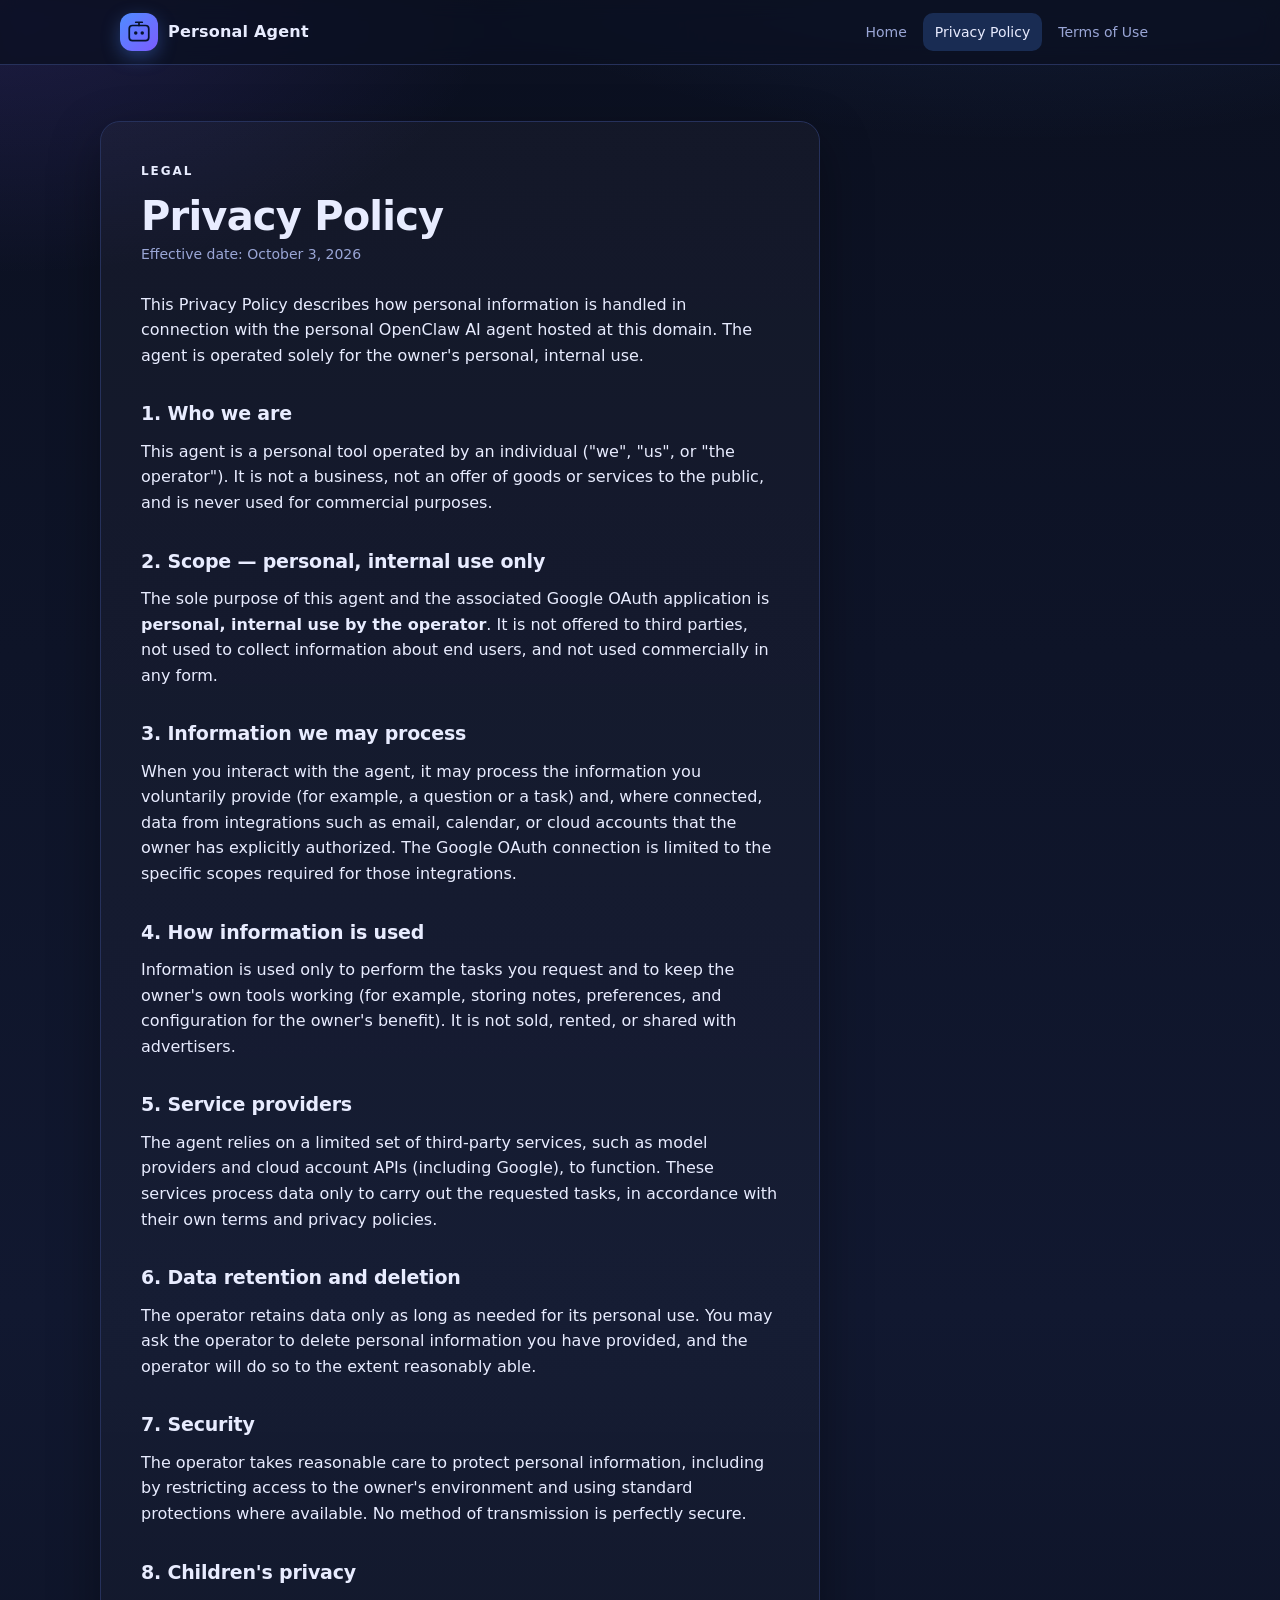
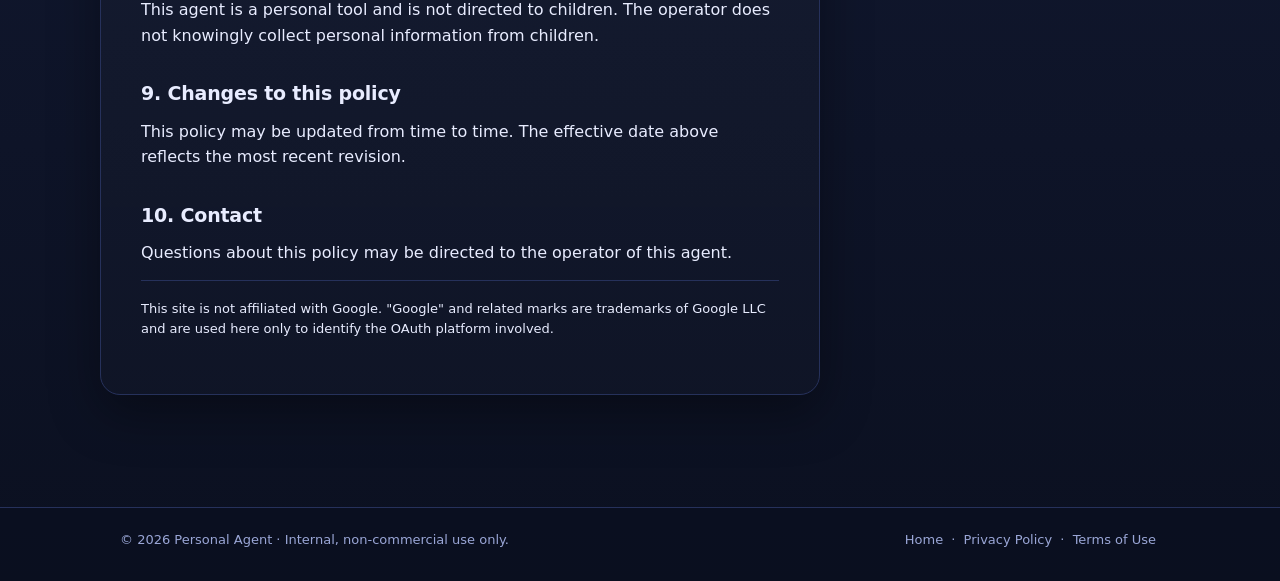
==== privacy.html @ c89478b1 "Add static site: home, privacy policy, terms of use" ====
<!DOCTYPE html>
<html lang="en">
<head>
  <meta charset="UTF-8" />
  <meta name="viewport" content="width=device-width, initial-scale=1.0" />
  <title>Privacy Policy — Personal Agent</title>
  <meta name="description" content="Privacy policy for a personal OpenClaw AI agent. Internal, non-commercial use only." />
  <link rel="stylesheet" href="style.css" />
  <link rel="icon" href="favicon.svg" type="image/svg+xml" />
</head>
<body>
  <header class="site-header">
    <div class="container header-inner">
      <div class="brand">
        <span class="brand-mark" aria-hidden="true">
          <svg width="26" height="26" viewBox="0 0 24 24" fill="none" aria-hidden="true">
            <rect x="3" y="6" width="18" height="14" rx="3" stroke="currentColor" stroke-width="1.6"/>
            <circle cx="9" cy="13" r="1.6" fill="currentColor"/>
            <circle cx="15" cy="13" r="1.6" fill="currentColor"/>
            <path d="M12 6V3M9 3h6" stroke="currentColor" stroke-width="1.6" stroke-linecap="round"/>
          </svg>
        </span>
        <span class="brand-name">Personal&nbsp;Agent</span>
      </div>
      <nav class="site-nav" aria-label="Primary">
        <a href="index.html">Home</a>
        <a href="privacy.html" aria-current="page">Privacy Policy</a>
        <a href="terms.html">Terms of Use</a>
      </nav>
    </div>
  </header>

  <main class="container doc">
    <article>
      <p class="eyebrow">Legal</p>
      <h1>Privacy Policy</h1>
      <p class="updated">Effective date: <time datetime="2026-10-03">October 3, 2026</time></p>

      <p>
        This Privacy Policy describes how personal information is handled in connection with
        the personal OpenClaw AI agent hosted at this domain. The agent is operated solely for
        the owner's personal, internal use.
      </p>

      <h2>1. Who we are</h2>
      <p>
        This agent is a personal tool operated by an individual ("we", "us", or "the operator").
        It is not a business, not an offer of goods or services to the public, and is never used
        for commercial purposes.
      </p>

      <h2>2. Scope — personal, internal use only</h2>
      <p>
        The sole purpose of this agent and the associated Google OAuth application is
        <strong>personal, internal use by the operator</strong>. It is not offered to third
        parties, not used to collect information about end users, and not used commercially in
        any form.
      </p>

      <h2>3. Information we may process</h2>
      <p>
        When you interact with the agent, it may process the information you voluntarily provide
        (for example, a question or a task) and, where connected, data from integrations such as
        email, calendar, or cloud accounts that the owner has explicitly authorized. The Google
        OAuth connection is limited to the specific scopes required for those integrations.
      </p>

      <h2>4. How information is used</h2>
      <p>
        Information is used only to perform the tasks you request and to keep the owner's own
        tools working (for example, storing notes, preferences, and configuration for the owner's
        benefit). It is not sold, rented, or shared with advertisers.
      </p>

      <h2>5. Service providers</h2>
      <p>
        The agent relies on a limited set of third-party services, such as model providers and
        cloud account APIs (including Google), to function. These services process data only to
        carry out the requested tasks, in accordance with their own terms and privacy policies.
      </p>

      <h2>6. Data retention and deletion</h2>
      <p>
        The operator retains data only as long as needed for its personal use. You may ask the
        operator to delete personal information you have provided, and the operator will do so to
        the extent reasonably able.
      </p>

      <h2>7. Security</h2>
      <p>
        The operator takes reasonable care to protect personal information, including by
        restricting access to the owner's environment and using standard protections where
        available. No method of transmission is perfectly secure.
      </p>

      <h2>8. Children's privacy</h2>
      <p>
        This agent is a personal tool and is not directed to children. The operator does not
        knowingly collect personal information from children.
      </p>

      <h2>9. Changes to this policy</h2>
      <p>
        This policy may be updated from time to time. The effective date above reflects the most
        recent revision.
      </p>

      <h2>10. Contact</h2>
      <p>
        Questions about this policy may be directed to the operator of this agent.
      </p>

      <p class="fineprint">
        This site is not affiliated with Google. "Google" and related marks are trademarks of
        Google LLC and are used here only to identify the OAuth platform involved.
      </p>
    </article>
  </main>

  <footer class="site-footer">
    <div class="container footer-inner">
      <p>© <span id="year">2026</span> Personal Agent · Internal, non-commercial use only.</p>
      <p class="footer-links">
        <a href="index.html">Home</a>
        <span aria-hidden="true">·</span>
        <a href="privacy.html">Privacy Policy</a>
        <span aria-hidden="true">·</span>
        <a href="terms.html">Terms of Use</a>
      </p>
    </div>
  </footer>
  <script>document.getElementById('year').textContent = new Date().getFullYear();</script>
</body>
</html>
---- style.css ----
:root {
  --bg: #0b1020;
  --bg-soft: #111830;
  --panel: #141d3a;
  --border: #26315b;
  --text: #e8ecff;
  --muted: #9aa6d6;
  --accent: #4f8cff;
  --accent-2: #7c5cff;
  --good: #39c07f;
  --shadow: 0 18px 50px rgba(0, 0, 0, 0.35);
  --radius: 16px;
  --maxw: 720px;
}

* { box-sizing: border-box; }

html { -webkit-text-size-adjust: 100%; }

body {
  margin: 0;
  font-family: "Inter", "Segoe UI", system-ui, -apple-system, Roboto, Helvetica, Arial, sans-serif;
  line-height: 1.6;
  color: var(--text);
  background:
    radial-gradient(1200px 600px at 80% -10%, rgba(79, 140, 255, 0.18), transparent 60%),
    radial-gradient(900px 500px at 0% 0%, rgba(124, 92, 255, 0.16), transparent 55%),
    linear-gradient(180deg, var(--bg), var(--bg-soft) 60%, var(--bg));
  min-height: 100vh;
  display: flex;
  flex-direction: column;
}

.container {
  width: 100%;
  max-width: 1080px;
  margin: 0 auto;
  padding: 0 20px;
}

/* Header */
.site-header {
  position: sticky;
  top: 0;
  z-index: 10;
  backdrop-filter: saturate(140%) blur(10px);
  background: color-mix(in srgb, var(--bg) 82%, transparent);
  border-bottom: 1px solid var(--border);
}
.header-inner {
  display: flex;
  align-items: center;
  justify-content: space-between;
  gap: 16px;
  height: 64px;
}
.brand {
  display: inline-flex;
  align-items: center;
  gap: 10px;
  color: var(--text);
  text-decoration: none;
  font-weight: 650;
  letter-spacing: 0.2px;
}
.brand-mark {
  display: inline-flex;
  align-items: center;
  justify-content: center;
  width: 38px;
  height: 38px;
  border-radius: 12px;
  color: #0b1020;
  background: linear-gradient(135deg, var(--accent), var(--accent-2));
  box-shadow: 0 6px 18px rgba(79, 140, 255, 0.35);
}
.brand-mark svg { color: #06122b; }
.brand-name { font-size: 16px; }

.site-nav {
  display: flex;
  align-items: center;
  gap: 4px;
  flex-wrap: wrap;
}
.site-nav a {
  color: var(--muted);
  text-decoration: none;
  font-size: 14px;
  padding: 8px 12px;
  border-radius: 10px;
  transition: background 0.15s ease, color 0.15s ease;
}
.site-nav a:hover { color: var(--text); background: rgba(255, 255, 255, 0.05); }
.site-nav a[aria-current="page"] {
  color: var(--text);
  background: color-mix(in srgb, var(--accent) 22%, transparent);
}

/* Main / hero */
main { flex: 1; }
.hero {
  padding: 72px 0 56px;
}
.eyebrow {
  text-transform: uppercase;
  letter-spacing: 0.16em;
  font-size: 12px;
  font-weight: 700;
  color: var(--accent);
  margin: 0 0 14px;
}
h1 {
  font-size: clamp(30px, 6vw, 52px);
  line-height: 1.05;
  margin: 0 0 18px;
  letter-spacing: -0.02em;
  font-weight: 760;
}
.lede {
  font-size: clamp(16px, 2.4vw, 20px);
  color: var(--muted);
  max-width: 60ch;
  margin: 0 0 26px;
}
.lede strong { color: var(--text); }

.pill-row {
  display: flex;
  flex-wrap: wrap;
  gap: 10px;
  margin: 0 0 30px;
}
.pill {
  font-size: 13px;
  font-weight: 600;
  padding: 8px 14px;
  border-radius: 999px;
  color: var(--text);
  background: rgba(255, 255, 255, 0.04);
  border: 1px solid var(--border);
}

.callout {
  max-width: 640px;
  padding: 18px 20px;
  border-radius: var(--radius);
  background: color-mix(in srgb, var(--accent) 10%, transparent);
  border: 1px solid color-mix(in srgb, var(--accent) 35%, var(--border));
  box-shadow: var(--shadow);
}
.callout p { margin: 0; color: var(--text); }
.callout strong { color: #fff; }
.callout a { color: var(--accent); }

/* Docs */
.doc { padding: 56px 0 72px; }
.doc article {
  max-width: var(--maxw);
  background: linear-gradient(180deg, rgba(255,255,255,0.03), rgba(255,255,255,0.01));
  border: 1px solid var(--border);
  border-radius: 20px;
  padding: clamp(22px, 4vw, 40px);
  box-shadow: var(--shadow);
}
.doc h1 {
  font-size: clamp(26px, 5vw, 40px);
  margin: 0 0 6px;
  letter-spacing: -0.02em;
}
.doc .updated {
  color: var(--muted);
  font-size: 14px;
  margin: 0 0 26px;
}
.doc h2 {
  font-size: 19px;
  margin: 30px 0 10px;
  letter-spacing: -0.01em;
  scroll-margin-top: 80px;
}
.doc p { margin: 0 0 14px; color: var(--text); }
.doc ul { margin: 0 0 14px; padding-left: 20px; }
.doc li { margin: 6px 0; }
.doc a { color: var(--accent); }
.fineprint {
  margin-top: 34px;
  padding-top: 18px;
  border-top: 1px solid var(--border);
  color: var(--muted);
  font-size: 13px;
}

/* Footer */
.site-footer {
  border-top: 1px solid var(--border);
  background: color-mix(in srgb, var(--bg) 80%, transparent);
  margin-top: 40px;
}
.footer-inner {
  padding: 22px 20px 30px;
  display: flex;
  align-items: center;
  justify-content: space-between;
  gap: 12px;
  flex-wrap: wrap;
  color: var(--muted);
  font-size: 13px;
}
.footer-inner p { margin: 0; }
.footer-links a { color: var(--muted); text-decoration: none; margin: 0 4px; }
.footer-links a:hover { color: var(--text); }

/* Responsive nav: collapse under brand on small screens */
@media (max-width: 560px) {
  .header-inner { flex-direction: column; align-items: flex-start; gap: 8px; height: auto; padding: 12px 0; }
  .hero { padding: 48px 0 40px; }
  .footer-inner { flex-direction: column; align-items: flex-start; }
}

@media (prefers-reduced-motion: reduce) {
  * { transition: none !important; }
}
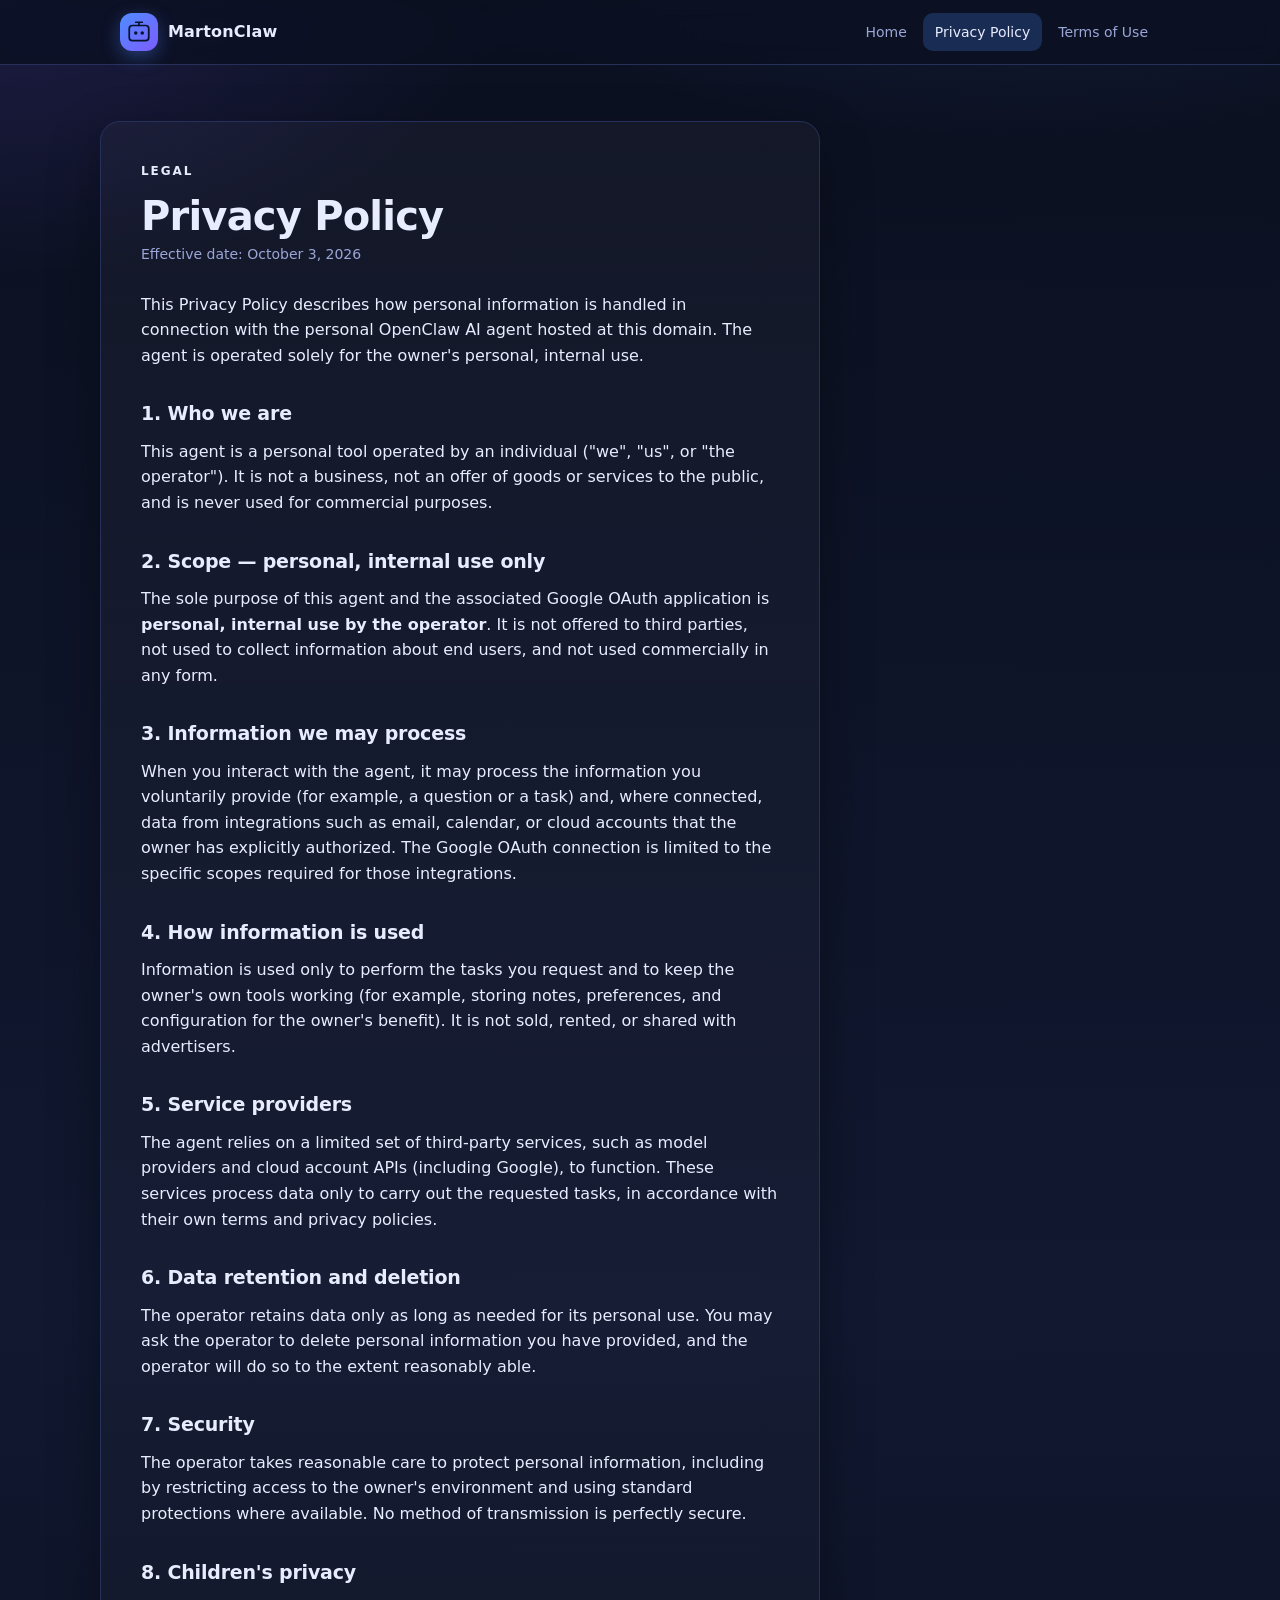
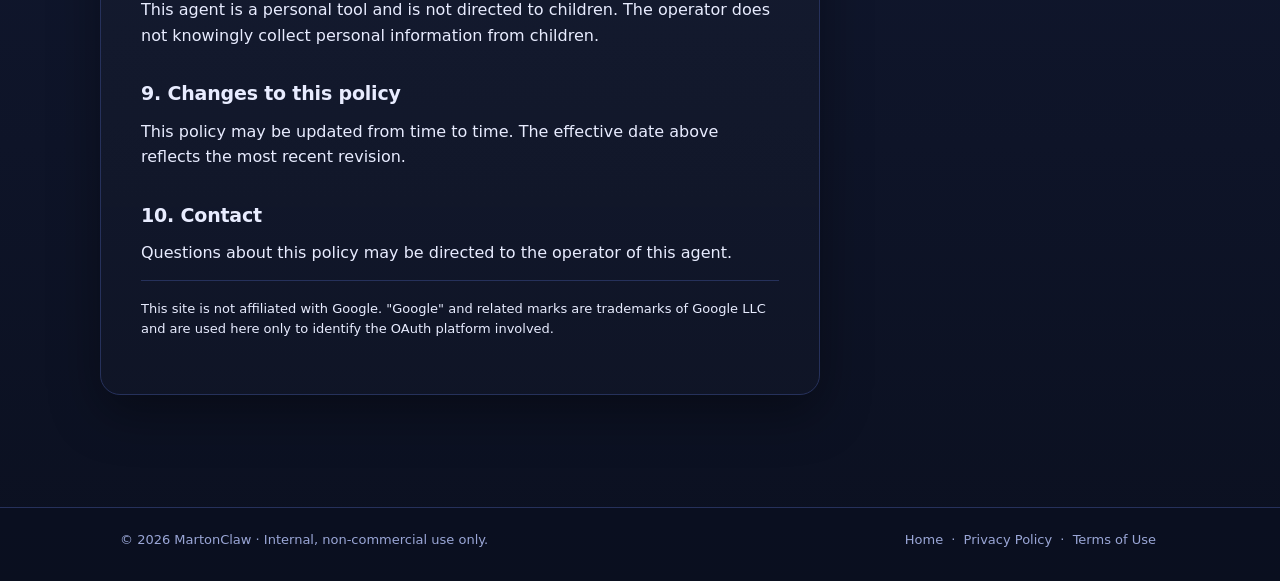
==== commit 773db8a1: "Match app name 'MartonClaw' on home page for Google OAuth validation" ====
--- a/privacy.html
+++ b/privacy.html
@@ -3,7 +3,7 @@
 <head>
   <meta charset="UTF-8" />
   <meta name="viewport" content="width=device-width, initial-scale=1.0" />
-  <title>Privacy Policy — Personal Agent</title>
+  <title>Privacy Policy — MartonClaw</title>
   <meta name="description" content="Privacy policy for a personal OpenClaw AI agent. Internal, non-commercial use only." />
   <link rel="stylesheet" href="style.css" />
   <link rel="icon" href="favicon.svg" type="image/svg+xml" />
@@ -20,7 +20,7 @@
             <path d="M12 6V3M9 3h6" stroke="currentColor" stroke-width="1.6" stroke-linecap="round"/>
           </svg>
         </span>
-        <span class="brand-name">Personal&nbsp;Agent</span>
+        <span class="brand-name">MartonClaw</span>
       </div>
       <nav class="site-nav" aria-label="Primary">
         <a href="index.html">Home</a>
@@ -119,7 +119,7 @@
 
   <footer class="site-footer">
     <div class="container footer-inner">
-      <p>© <span id="year">2026</span> Personal Agent · Internal, non-commercial use only.</p>
+      <p>© <span id="year">2026</span> MartonClaw · Internal, non-commercial use only.</p>
       <p class="footer-links">
         <a href="index.html">Home</a>
         <span aria-hidden="true">·</span>
